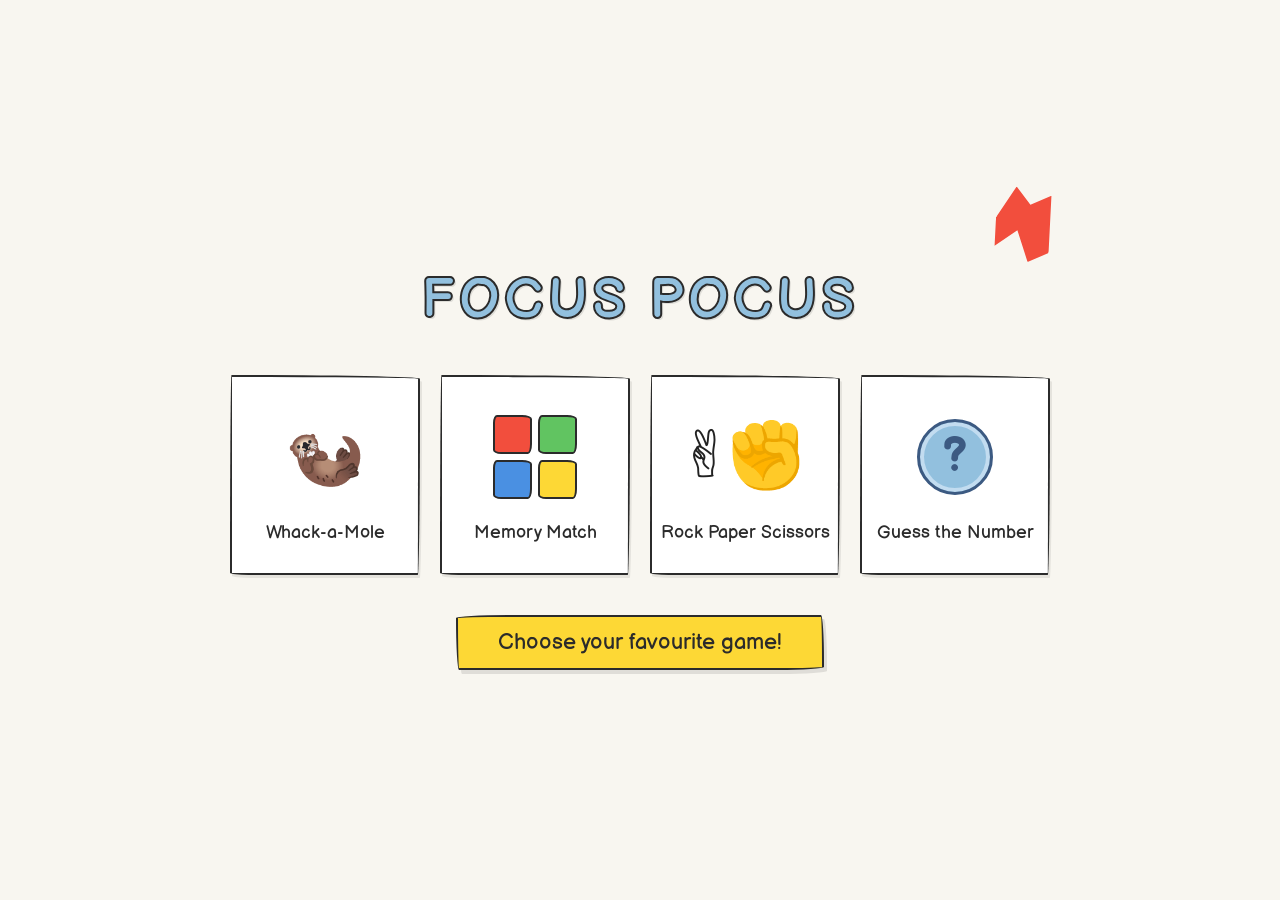
==== index.html @ 5b0f9fb7 "Rename HomePage.html to index.html" ====
<!DOCTYPE html>
<html lang="en">
<head>
    <meta charset="UTF-8">
    <meta name="viewport" content="width=device-width, initial-scale=1.0">
    <title>Focus Pocus</title>
    <link href="https://fonts.googleapis.com/css2?family=Balsamiq+Sans:wght@400;700&display=swap" rel="stylesheet">
    
    <style>
        body {
            background-color: #f8f6f0; /* Warm off-white paper texture */
            font-family: 'Balsamiq Sans', cursive, sans-serif;
            color: #222;
            display: flex;
            justify-content: center;
            align-items: center;
            min-height: 100vh;
            margin: 0;
            overflow-x: hidden;
        }

        .container {
            text-align: center;
            width: 100%;
            max-width: 950px;
            padding: 20px;
            position: relative;
        }

        /* Red scribble in the top right */
        .red-scribble {
            position: absolute;
            top: -20px;
            right: 80px;
            width: 60px;
            height: 70px;
            background-color: #f24e3d;
            /* Using clip-path to mimic the abstract squiggle shape */
            clip-path: polygon(20% 0%, 50% 20%, 80% 0%, 100% 80%, 70% 100%, 40% 60%, 10% 90%, 0% 50%);
            border-radius: 10px;
            transform: rotate(15deg);
        }

        /* Bubbly Title Styling */
        .title {
            font-size: 3.5rem;
            letter-spacing: 4px;
            color: #92c0de; /* Light blue fill */
            -webkit-text-stroke: 2px #2b2b2b; /* Dark outline */
            text-shadow: 2px 2px 0px rgba(0,0,0,0.1); /* Slight drop shadow */
            margin-bottom: 40px;
            text-transform: uppercase;
            font-weight: 700;
        }

        .cards-wrapper {
            display: flex;
            justify-content: center;
            gap: 20px;
            flex-wrap: wrap;
            margin-bottom: 40px;
        }

        /* Hand-drawn box effect using border-radius */
        .card {
            background-color: #fff;
            border: 2px solid #2b2b2b;
            /* Irregular border radius for the hand-drawn box look */
            border-radius: 2px 255px 3px 25px / 255px 5px 225px 3px;
            width: 190px;
            height: 200px;
            box-sizing: border-box;
            box-shadow: 2px 3px 0px rgba(0,0,0,0.08);
            display: flex;
            flex-direction: column;
            justify-content: center;
            align-items: center;
            transition: transform 0.2s ease;
            cursor: pointer;
        }

        .card:hover {
            transform: translateY(-5px) rotate(1deg);
        }

        /* Container for the visual icons */
        .icon-container {
            height: 100px;
            display: flex;
            justify-content: center;
            align-items: center;
            margin-bottom: 15px;
            font-size: 4rem;
        }

        /* Custom CSS Drawing for Memory Match */
        .memory-grid {
            display: grid;
            grid-template-columns: 1fr 1fr;
            gap: 6px;
        }
        .memory-box {
            width: 35px;
            height: 35px;
            border: 2px solid #2b2b2b;
            border-radius: 4px 10px 4px 8px / 8px 4px 10px 4px;
        }
        .box-red { background-color: #f24e3d; }
        .box-green { background-color: #61c461; }
        .box-blue { background-color: #4a90e2; }
        .box-yellow { background-color: #fdd835; }

        /* Custom CSS Drawing for Guess the Number */
        .guess-circle {
            width: 70px;
            height: 70px;
            background-color: #92c0de;
            border: 3px solid #3c5a82;
            border-radius: 50%;
            display: flex;
            justify-content: center;
            align-items: center;
            box-shadow: inset 0 0 0 4px #c2dcf0; /* Inner light ring */
        }
        .guess-circle span {
            color: #3c5a82;
            font-size: 3rem;
            font-weight: 700;
        }

        .card p {
            font-size: 1.1rem;
            margin: 0;
            color: #2b2b2b;
        }

        /* New Central Voting Button */
        .main-action-btn {
            display: inline-block;
            font-family: 'Balsamiq Sans', cursive;
            font-size: 1.4rem;
            color: #2b2b2b;
            text-decoration: none;
            background-color: #fdd835; /* Cheerful yellow */
            padding: 12px 40px;
            border: 2px solid #2b2b2b;
            border-radius: 255px 15px 225px 15px/15px 225px 15px 255px; /* Sketchy shape */
            box-shadow: 3px 4px 0px rgba(0,0,0,0.1);
            transition: all 0.2s;
            cursor: pointer;
        }

        .main-action-btn:hover {
            background-color: #fce05f;
            transform: translateY(-2px);
        }

        .main-action-btn:active {
            transform: scale(0.96) translateY(2px);
            box-shadow: 1px 1px 0px rgba(0,0,0,0.1);
        }

    </style>
</head>
<body>

    <div class="container">
        <div class="red-scribble"></div>

        <h1 class="title">Focus Pocus</h1>
        
        <div class="cards-wrapper">
            <div class="card">
                <div class="icon-container">
                    🦦 </div>
                <p>Whack-a-Mole</p>
            </div>

            <div class="card">
                <div class="icon-container">
                    <div class="memory-grid">
                        <div class="memory-box box-red"></div>
                        <div class="memory-box box-green"></div>
                        <div class="memory-box box-blue"></div>
                        <div class="memory-box box-yellow"></div>
                    </div>
                </div>
                <p>Memory Match</p>
            </div>

            <div class="card">
                <div class="icon-container">
                    ✌️✊
                </div>
                <p>Rock Paper Scissors</p>
            </div>

            <div class="card">
                <div class="icon-container">
                    <div class="guess-circle">
                        <span>?</span>
                    </div>
                </div>
                <p>Guess the Number</p>
            </div>
        </div>

<a href="voting.html" class="main-action-btn">Choose your favourite game!</a>
    </div>

    <script src="https://code.jquery.com/jquery-3.6.0.min.js"></script>
    
    <script>
        $(document).ready(function() {
            // Add a fun little click animation to the game cards using jQuery
            $('.card').on('click', function() {
                $(this).animate({ top: "-10px" }, 100).animate({ top: "0px" }, 100);
            });

            // Example of catching the button click before it navigates (optional)
            $('.main-action-btn').on('click', function(e) {
                // If you want to perform a fade-out animation before leaving the page:
                // e.preventDefault(); 
                // let targetUrl = $(this).attr('href');
                // $('body').fadeOut(400, function() {
                //     window.location.href = targetUrl;
                // });
            });
        });
    </script>
</body>
</html>
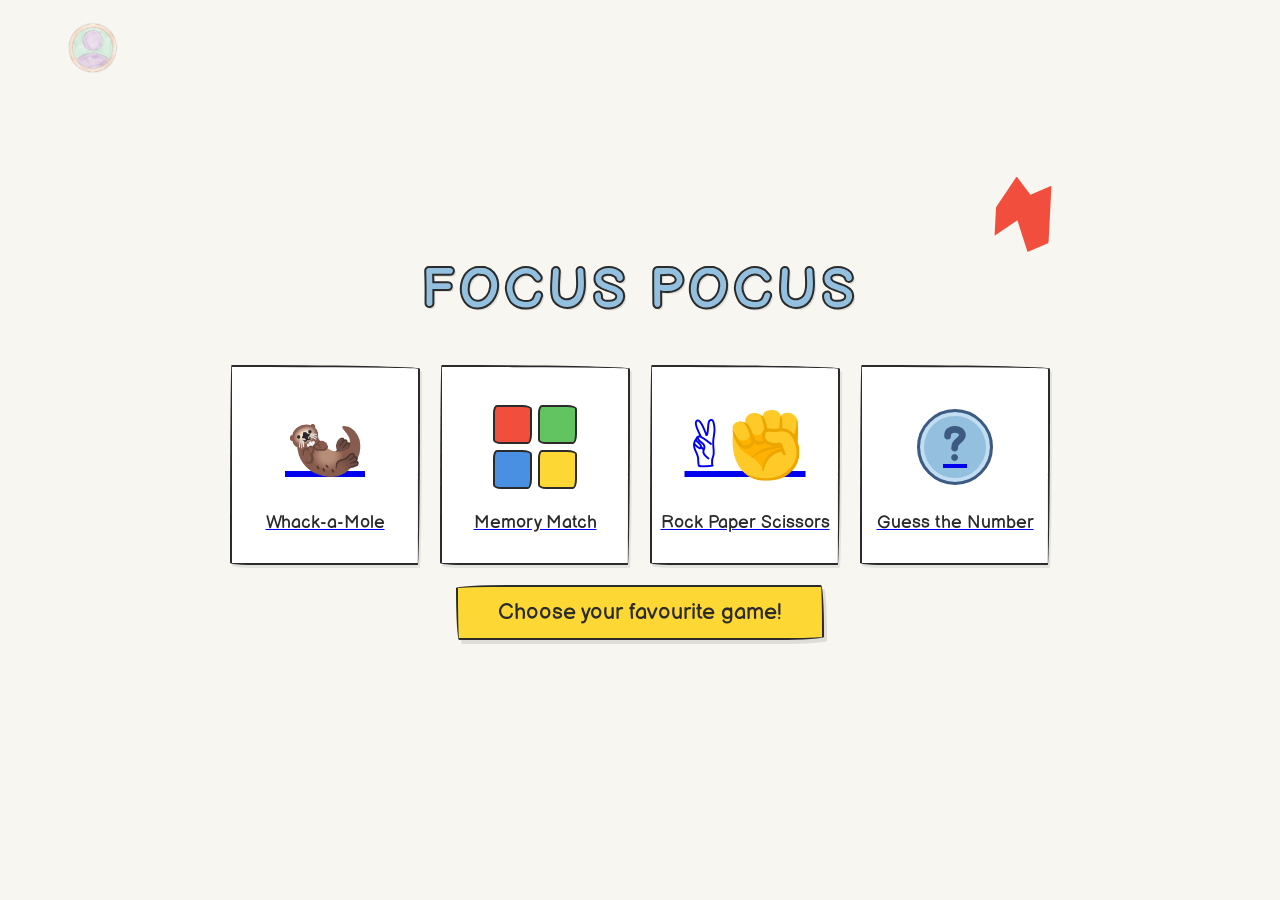
==== commit 0f2e0b15: "Added My account page and button" ====
--- a/index.html
+++ b/index.html
@@ -1,232 +1,71 @@
-<!DOCTYPE html>
-<html lang="en">
-<head>
-    <meta charset="UTF-8">
-    <meta name="viewport" content="width=device-width, initial-scale=1.0">
-    <title>Focus Pocus</title>
-    <link href="https://fonts.googleapis.com/css2?family=Balsamiq+Sans:wght@400;700&display=swap" rel="stylesheet">
-    
-    <style>
-        body {
-            background-color: #f8f6f0; /* Warm off-white paper texture */
-            font-family: 'Balsamiq Sans', cursive, sans-serif;
-            color: #222;
-            display: flex;
-            justify-content: center;
-            align-items: center;
-            min-height: 100vh;
-            margin: 0;
-            overflow-x: hidden;
-        }
-
-        .container {
-            text-align: center;
-            width: 100%;
-            max-width: 950px;
-            padding: 20px;
-            position: relative;
-        }
-
-        /* Red scribble in the top right */
-        .red-scribble {
-            position: absolute;
-            top: -20px;
-            right: 80px;
-            width: 60px;
-            height: 70px;
-            background-color: #f24e3d;
-            /* Using clip-path to mimic the abstract squiggle shape */
-            clip-path: polygon(20% 0%, 50% 20%, 80% 0%, 100% 80%, 70% 100%, 40% 60%, 10% 90%, 0% 50%);
-            border-radius: 10px;
-            transform: rotate(15deg);
-        }
-
-        /* Bubbly Title Styling */
-        .title {
-            font-size: 3.5rem;
-            letter-spacing: 4px;
-            color: #92c0de; /* Light blue fill */
-            -webkit-text-stroke: 2px #2b2b2b; /* Dark outline */
-            text-shadow: 2px 2px 0px rgba(0,0,0,0.1); /* Slight drop shadow */
-            margin-bottom: 40px;
-            text-transform: uppercase;
-            font-weight: 700;
-        }
-
-        .cards-wrapper {
-            display: flex;
-            justify-content: center;
-            gap: 20px;
-            flex-wrap: wrap;
-            margin-bottom: 40px;
-        }
-
-        /* Hand-drawn box effect using border-radius */
-        .card {
-            background-color: #fff;
-            border: 2px solid #2b2b2b;
-            /* Irregular border radius for the hand-drawn box look */
-            border-radius: 2px 255px 3px 25px / 255px 5px 225px 3px;
-            width: 190px;
-            height: 200px;
-            box-sizing: border-box;
-            box-shadow: 2px 3px 0px rgba(0,0,0,0.08);
-            display: flex;
-            flex-direction: column;
-            justify-content: center;
-            align-items: center;
-            transition: transform 0.2s ease;
-            cursor: pointer;
-        }
-
-        .card:hover {
-            transform: translateY(-5px) rotate(1deg);
-        }
-
-        /* Container for the visual icons */
-        .icon-container {
-            height: 100px;
-            display: flex;
-            justify-content: center;
-            align-items: center;
-            margin-bottom: 15px;
-            font-size: 4rem;
-        }
-
-        /* Custom CSS Drawing for Memory Match */
-        .memory-grid {
-            display: grid;
-            grid-template-columns: 1fr 1fr;
-            gap: 6px;
-        }
-        .memory-box {
-            width: 35px;
-            height: 35px;
-            border: 2px solid #2b2b2b;
-            border-radius: 4px 10px 4px 8px / 8px 4px 10px 4px;
-        }
-        .box-red { background-color: #f24e3d; }
-        .box-green { background-color: #61c461; }
-        .box-blue { background-color: #4a90e2; }
-        .box-yellow { background-color: #fdd835; }
-
-        /* Custom CSS Drawing for Guess the Number */
-        .guess-circle {
-            width: 70px;
-            height: 70px;
-            background-color: #92c0de;
-            border: 3px solid #3c5a82;
-            border-radius: 50%;
-            display: flex;
-            justify-content: center;
-            align-items: center;
-            box-shadow: inset 0 0 0 4px #c2dcf0; /* Inner light ring */
-        }
-        .guess-circle span {
-            color: #3c5a82;
-            font-size: 3rem;
-            font-weight: 700;
-        }
-
-        .card p {
-            font-size: 1.1rem;
-            margin: 0;
-            color: #2b2b2b;
-        }
-
-        /* New Central Voting Button */
-        .main-action-btn {
-            display: inline-block;
-            font-family: 'Balsamiq Sans', cursive;
-            font-size: 1.4rem;
-            color: #2b2b2b;
-            text-decoration: none;
-            background-color: #fdd835; /* Cheerful yellow */
-            padding: 12px 40px;
-            border: 2px solid #2b2b2b;
-            border-radius: 255px 15px 225px 15px/15px 225px 15px 255px; /* Sketchy shape */
-            box-shadow: 3px 4px 0px rgba(0,0,0,0.1);
-            transition: all 0.2s;
-            cursor: pointer;
-        }
-
-        .main-action-btn:hover {
-            background-color: #fce05f;
-            transform: translateY(-2px);
-        }
-
-        .main-action-btn:active {
-            transform: scale(0.96) translateY(2px);
-            box-shadow: 1px 1px 0px rgba(0,0,0,0.1);
-        }
-
-    </style>
-</head>
-<body>
-
-    <div class="container">
-        <div class="red-scribble"></div>
-
-        <h1 class="title">Focus Pocus</h1>
-        
-        <div class="cards-wrapper">
-            <div class="card">
-                <div class="icon-container">
-                    🦦 </div>
-                <p>Whack-a-Mole</p>
-            </div>
-
-            <div class="card">
-                <div class="icon-container">
-                    <div class="memory-grid">
-                        <div class="memory-box box-red"></div>
-                        <div class="memory-box box-green"></div>
-                        <div class="memory-box box-blue"></div>
-                        <div class="memory-box box-yellow"></div>
-                    </div>
-                </div>
-                <p>Memory Match</p>
-            </div>
-
-            <div class="card">
-                <div class="icon-container">
-                    ✌️✊
-                </div>
-                <p>Rock Paper Scissors</p>
-            </div>
-
-            <div class="card">
-                <div class="icon-container">
-                    <div class="guess-circle">
-                        <span>?</span>
-                    </div>
-                </div>
-                <p>Guess the Number</p>
-            </div>
-        </div>
-
-<a href="voting.html" class="main-action-btn">Choose your favourite game!</a>
-    </div>
-
-    <script src="https://code.jquery.com/jquery-3.6.0.min.js"></script>
-    
-    <script>
-        $(document).ready(function() {
-            // Add a fun little click animation to the game cards using jQuery
-            $('.card').on('click', function() {
-                $(this).animate({ top: "-10px" }, 100).animate({ top: "0px" }, 100);
-            });
-
-            // Example of catching the button click before it navigates (optional)
-            $('.main-action-btn').on('click', function(e) {
-                // If you want to perform a fade-out animation before leaving the page:
-                // e.preventDefault(); 
-                // let targetUrl = $(this).attr('href');
-                // $('body').fadeOut(400, function() {
-                //     window.location.href = targetUrl;
-                // });
-            });
-        });
-    </script>
-</body>
-</html>
+<!DOCTYPE html>
+<html lang="en">
+<head>
+    <meta charset="UTF-8">
+    <meta name="viewport" content="width=device-width, initial-scale=1.0">
+    <title>Focus Pocus</title>
+    <link href="https://fonts.googleapis.com/css2?family=Balsamiq+Sans:wght@400;700&display=swap" rel="stylesheet">
+    <link rel="stylesheet" href="Assets/CSS/index.css">
+</head>
+<body>
+
+    <a href="Pages/MyAccount.html" class="Myaccount-button">
+        <img src="Assets/Media/MyAccount_Icon.png" alt="My Account">
+    </a>
+
+    <div class="container">
+        <div class="red-scribble"></div>
+
+        <h1 class="title">Focus Pocus</h1>
+        
+        <div class="cards-wrapper">
+            <a href="Pages/whack-a-mole.html" class="card">
+                <div class="icon-container">
+                    🦦 
+                </div>
+                <p>Whack-a-Mole</p>
+            </a>
+
+            <a href="Pages/MemoryMatch.html" class="card">
+                <div class="icon-container">
+                    <div class="memory-grid">
+                        <div class="memory-box box-red"></div>
+                        <div class="memory-box box-green"></div>
+                        <div class="memory-box box-blue"></div>
+                        <div class="memory-box box-yellow"></div>
+                    </div>
+                </div>
+                <p>Memory Match</p>
+            </a>
+
+    <a href="Pages/RPSGame.html" class="card">
+    <div class="icon-container">
+        ✌️✊
+    </div>
+    <p>Rock Paper Scissors</p>
+</a>
+
+<a href="Pages/guess.html" class="card">
+    <div class="icon-container">
+        <div class="guess-circle">
+            <span>?</span>
+        </div>
+    </div>
+    <p>Guess the Number</p>
+</a>
+
+        <a href="Pages/voting.html" class="main-action-btn">Choose your favourite game!</a>
+    </div>
+
+    <script src="https://code.jquery.com/jquery-3.6.0.min.js"></script>
+    
+    <script>
+        $(document).ready(function() {
+            // Click animation for the game cards
+            $('.card').on('click', function() {
+                $(this).animate({ top: "-10px" }, 100).animate({ top: "0px" }, 100);
+            });
+        });
+    </script>
+</body>
+</html>
--- a/Assets/CSS/index.css
+++ b/Assets/CSS/index.css
@@ -0,0 +1,177 @@
+body {
+            background-color: #f8f6f0; /* Warm off-white paper texture */
+            font-family: 'Balsamiq Sans', cursive, sans-serif;
+            color: #222;
+            display: flex;
+            justify-content: center;
+            align-items: center;
+            min-height: 100vh;
+            margin: 0;
+            overflow-x: hidden;
+        }
+
+        .Myaccount-button {
+    position: fixed;
+    top: 15px;
+    left: 60px;
+    z-index: 1000;
+    cursor: pointer;
+    transition: transform 0.3s ease;
+    display: block;
+}
+
+.Myaccount-button img {
+    width: 65px;
+    height: 65px;
+    object-fit: contain;
+    transition: all 0.3s ease;
+}
+
+.Myaccount-button:hover {
+    transform: scale(1.1);
+}
+
+.Myaccount-button:hover img {
+    filter: drop-shadow(0 0 5px rgba(79, 128, 111, 0.5));
+}
+
+        .container {
+            text-align: center;
+            width: 100%;
+            max-width: 950px;
+            padding: 20px;
+            position: relative;
+        }
+
+        /* Red scribble in the top right */
+        .red-scribble {
+            position: absolute;
+            top: -20px;
+            right: 80px;
+            width: 60px;
+            height: 70px;
+            background-color: #f24e3d;
+            /* Using clip-path to mimic the abstract squiggle shape */
+            clip-path: polygon(20% 0%, 50% 20%, 80% 0%, 100% 80%, 70% 100%, 40% 60%, 10% 90%, 0% 50%);
+            border-radius: 10px;
+            transform: rotate(15deg);
+        }
+
+        /* Bubbly Title Styling */
+        .title {
+            font-size: 3.5rem;
+            letter-spacing: 4px;
+            color: #92c0de; /* Light blue fill */
+            -webkit-text-stroke: 2px #2b2b2b; /* Dark outline */
+            text-shadow: 2px 2px 0px rgba(0,0,0,0.1); /* Slight drop shadow */
+            margin-bottom: 40px;
+            text-transform: uppercase;
+            font-weight: 700;
+        }
+
+        .cards-wrapper {
+            display: flex;
+            justify-content: center;
+            gap: 20px;
+            flex-wrap: wrap;
+            margin-bottom: 40px;
+        }
+
+        /* Hand-drawn box effect using border-radius */
+        .card {
+            background-color: #fff;
+            border: 2px solid #2b2b2b;
+            /* Irregular border radius for the hand-drawn box look */
+            border-radius: 2px 255px 3px 25px / 255px 5px 225px 3px;
+            width: 190px;
+            height: 200px;
+            box-sizing: border-box;
+            box-shadow: 2px 3px 0px rgba(0,0,0,0.08);
+            display: flex;
+            flex-direction: column;
+            justify-content: center;
+            align-items: center;
+            transition: transform 0.2s ease;
+            cursor: pointer;
+        }
+
+        .card:hover {
+            transform: translateY(-5px) rotate(1deg);
+        }
+
+        /* Container for the visual icons */
+        .icon-container {
+            height: 100px;
+            display: flex;
+            justify-content: center;
+            align-items: center;
+            margin-bottom: 15px;
+            font-size: 4rem;
+        }
+
+        /* Custom CSS Drawing for Memory Match */
+        .memory-grid {
+            display: grid;
+            grid-template-columns: 1fr 1fr;
+            gap: 6px;
+        }
+        .memory-box {
+            width: 35px;
+            height: 35px;
+            border: 2px solid #2b2b2b;
+            border-radius: 4px 10px 4px 8px / 8px 4px 10px 4px;
+        }
+        .box-red { background-color: #f24e3d; }
+        .box-green { background-color: #61c461; }
+        .box-blue { background-color: #4a90e2; }
+        .box-yellow { background-color: #fdd835; }
+
+        /* Custom CSS Drawing for Guess the Number */
+        .guess-circle {
+            width: 70px;
+            height: 70px;
+            background-color: #92c0de;
+            border: 3px solid #3c5a82;
+            border-radius: 50%;
+            display: flex;
+            justify-content: center;
+            align-items: center;
+            box-shadow: inset 0 0 0 4px #c2dcf0; /* Inner light ring */
+        }
+        .guess-circle span {
+            color: #3c5a82;
+            font-size: 3rem;
+            font-weight: 700;
+        }
+
+        .card p {
+            font-size: 1.1rem;
+            margin: 0;
+            color: #2b2b2b;
+        }
+
+        /* New Central Voting Button */
+        .main-action-btn {
+            display: inline-block;
+            font-family: 'Balsamiq Sans', cursive;
+            font-size: 1.4rem;
+            color: #2b2b2b;
+            text-decoration: none;
+            background-color: #fdd835; /* Cheerful yellow */
+            padding: 12px 40px;
+            border: 2px solid #2b2b2b;
+            border-radius: 255px 15px 225px 15px/15px 225px 15px 255px; /* Sketchy shape */
+            box-shadow: 3px 4px 0px rgba(0,0,0,0.1);
+            transition: all 0.2s;
+            cursor: pointer;
+        }
+
+        .main-action-btn:hover {
+            background-color: #fce05f;
+            transform: translateY(-2px);
+        }
+
+        .main-action-btn:active {
+            transform: scale(0.96) translateY(2px);
+            box-shadow: 1px 1px 0px rgba(0,0,0,0.1);
+        }
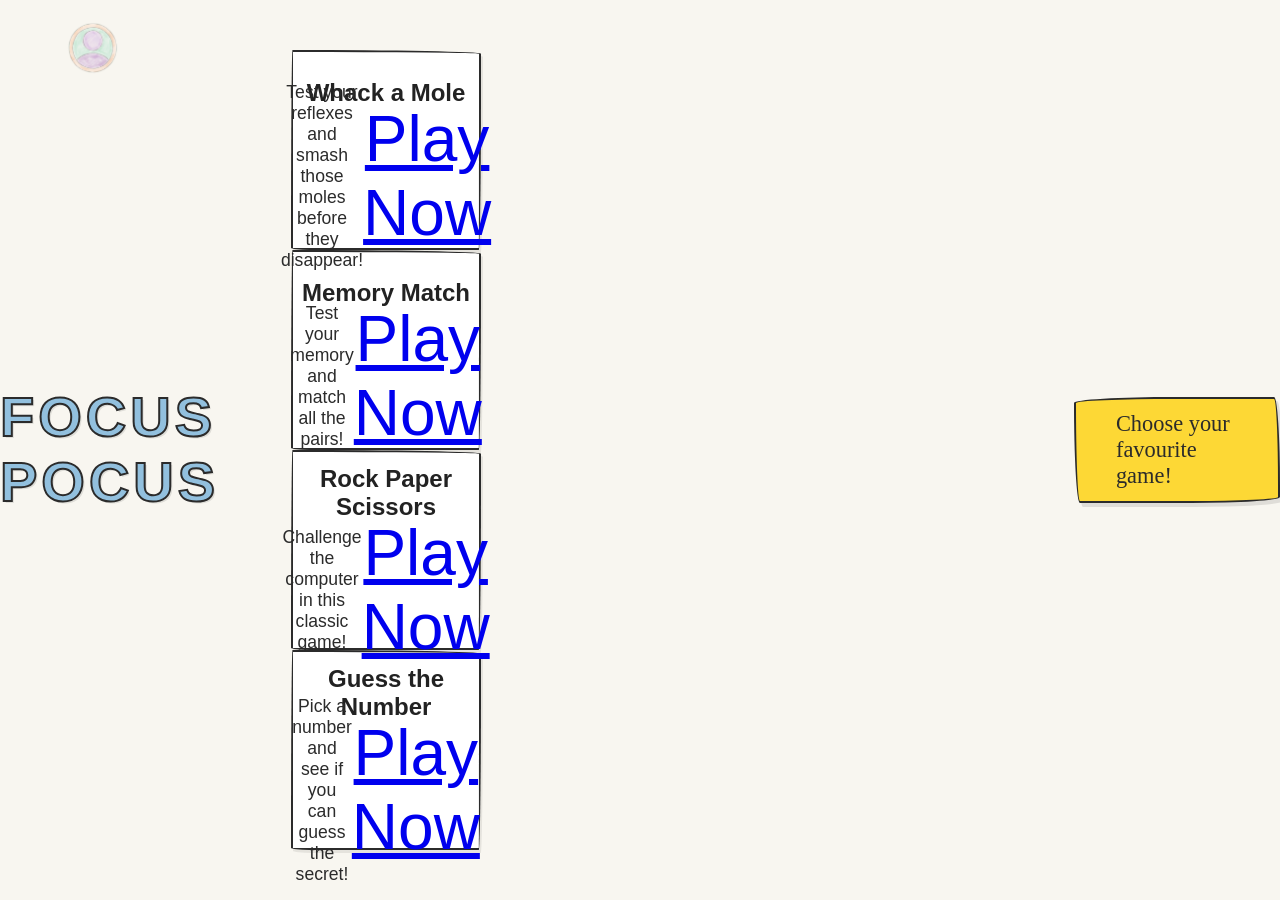
==== commit 86d1eba6: "yourcommit message" ====
--- a/index.html
+++ b/index.html
@@ -1,71 +1,71 @@
 <!DOCTYPE html>
-<html lang="en">
+<html lang="en" >
 <head>
-    <meta charset="UTF-8">
-    <meta name="viewport" content="width=device-width, initial-scale=1.0">
-    <title>Focus Pocus</title>
-    <link href="https://fonts.googleapis.com/css2?family=Balsamiq+Sans:wght@400;700&display=swap" rel="stylesheet">
-    <link rel="stylesheet" href="Assets/CSS/index.css">
+  <meta charset="UTF-8">
+  <title>Home</title>
+  <link rel="stylesheet" href="Assets/CSS/index.css">
+
 </head>
 <body>
-
-    <a href="Pages/MyAccount.html" class="Myaccount-button">
+<!--partial:index.partial.html -->
+ <a href="Pages/MyAccount.html" class="Myaccount-button">
         <img src="Assets/Media/MyAccount_Icon.png" alt="My Account">
     </a>
-
-    <div class="container">
-        <div class="red-scribble"></div>
-
-        <h1 class="title">Focus Pocus</h1>
-        
-        <div class="cards-wrapper">
-            <a href="Pages/whack-a-mole.html" class="card">
-                <div class="icon-container">
-                    🦦 
-                </div>
-                <p>Whack-a-Mole</p>
-            </a>
-
-            <a href="Pages/MemoryMatch.html" class="card">
-                <div class="icon-container">
-                    <div class="memory-grid">
-                        <div class="memory-box box-red"></div>
-                        <div class="memory-box box-green"></div>
-                        <div class="memory-box box-blue"></div>
-                        <div class="memory-box box-yellow"></div>
-                    </div>
-                </div>
-                <p>Memory Match</p>
-            </a>
-
-    <a href="Pages/RPSGame.html" class="card">
-    <div class="icon-container">
-        ✌️✊
-    </div>
-    <p>Rock Paper Scissors</p>
-</a>
-
-<a href="Pages/guess.html" class="card">
-    <div class="icon-container">
-        <div class="guess-circle">
-            <span>?</span>
+     <h1 class="title">Focus Pocus</h1>
+<div class="container">
+    <!-- Card 1: Whack-a-Mole -->
+    <div class="card">
+        <div class="circle">
+         <h2>Whack a Mole</h2>
+        </div>
+        <div class="content">
+            <div class="icon-container">
+                 <p>Test your reflexes and smash those moles before they disappear!</p>
+                <a href="Pages/whack-a-mole.html" class="btn-rps"> Play Now</a>
+            </div>
         </div>
     </div>
-    <p>Guess the Number</p>
-</a>
 
-        <a href="Pages/voting.html" class="main-action-btn">Choose your favourite game!</a>
+    <!-- Card 2: Memory Match -->
+    <div class="card">
+        <div class="circle">
+            <h2>Memory Match</h2>
+        </div>
+        <div class="content">
+            <div class="icon-container">
+            <p>Test your memory and match all the pairs!</p>
+            <a href="Pages/MemoryMatch.html" class="btn-rps">Play Now</a>
+            </div>
+        </div>
     </div>
 
-    <script src="https://code.jquery.com/jquery-3.6.0.min.js"></script>
-    
-    <script>
-        $(document).ready(function() {
-            // Click animation for the game cards
-            $('.card').on('click', function() {
-                $(this).animate({ top: "-10px" }, 100).animate({ top: "0px" }, 100);
-            });
-        });
-    </script>
+    <!-- Card 3: Rock Paper Scissors -->
+    <div class="card">
+        <div class="circle">
+            <h2>Rock Paper Scissors</h2>
+        </div>
+        <div class="content">
+            <div class="icon-container">
+            <p>Challenge the computer in this classic game!</p>
+            <a href="Pages/RPSGame.html" class="btn-rps">Play Now</a>
+            </div>
+        </div>
+    </div>
+    <div class="card">
+        <div class="circle">
+            <h2>Guess the Number</h2>
+        </div>
+        <div class="content">
+            <div class="icon-container">
+            <p>Pick a number and see if you can guess the secret!</p>
+            <a href="Pages/guess.html" class="btn-rps">Play Now</a>
+            </div>
+        </div>
+    </div>
+</div> 
+<div class="button-wrapper">
+    <a href="Pages/voting.html" class="main-action-btn">Choose your favourite game!</a>
+</div>
+
 </body>
 </html>
--- a/Assets/CSS/index.css
+++ b/Assets/CSS/index.css
@@ -93,6 +93,7 @@
             align-items: center;
             transition: transform 0.2s ease;
             cursor: pointer;
+            text-decoration: none;
         }
 
         .card:hover {
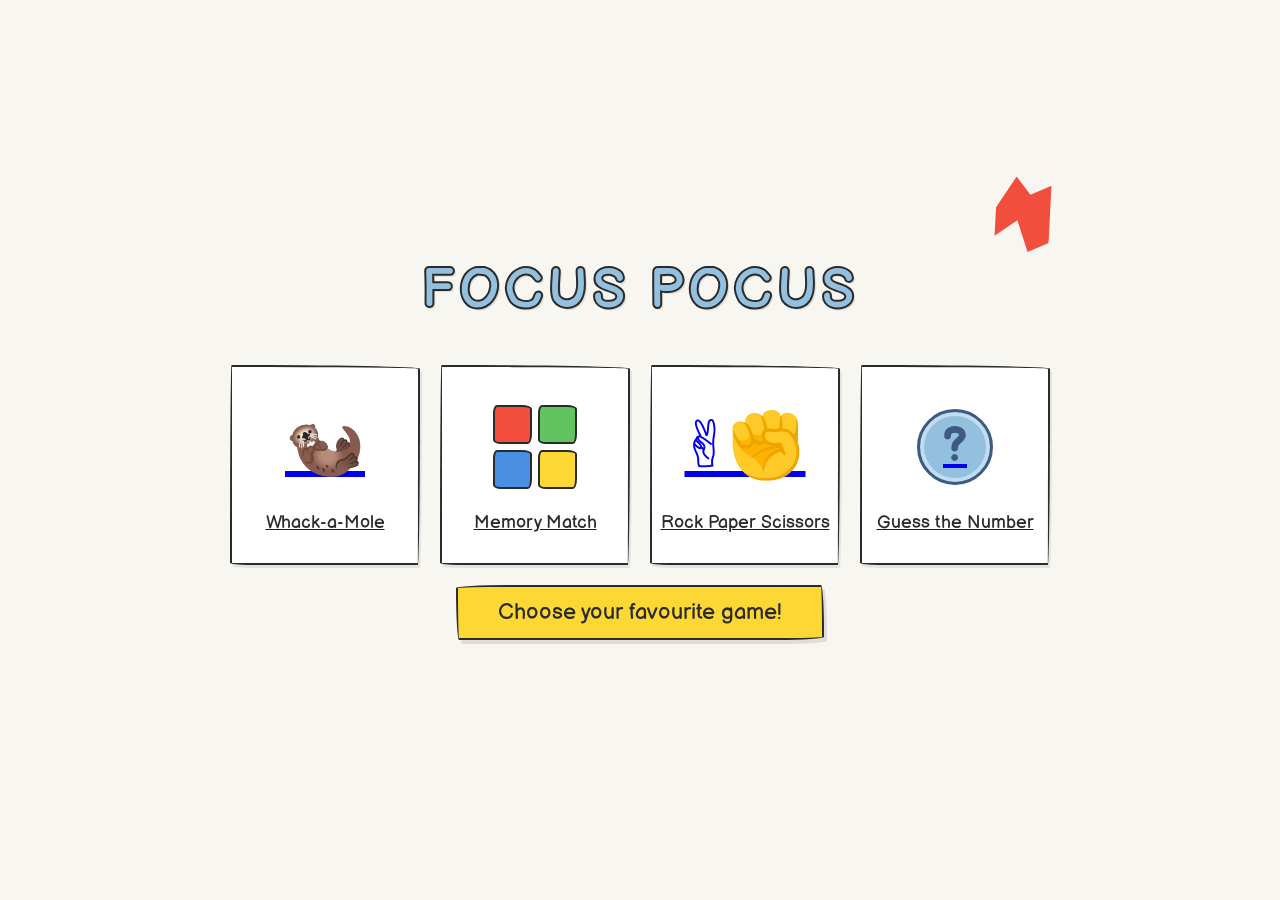
==== commit c370643d: "created leaderboard" ====
--- a/index.html
+++ b/index.html
@@ -1,71 +1,67 @@
 <!DOCTYPE html>
-<html lang="en" >
+<html lang="en">
 <head>
-  <meta charset="UTF-8">
-  <title>Home</title>
-  <link rel="stylesheet" href="Assets/CSS/index.css">
-
+    <meta charset="UTF-8">
+    <meta name="viewport" content="width=device-width, initial-scale=1.0">
+    <title>Focus Pocus</title>
+    <link href="https://fonts.googleapis.com/css2?family=Balsamiq+Sans:wght@400;700&display=swap" rel="stylesheet">
+    <link rel="stylesheet" href="Assets/CSS/index.css">
 </head>
 <body>
-<!--partial:index.partial.html -->
- <a href="Pages/MyAccount.html" class="Myaccount-button">
-        <img src="Assets/Media/MyAccount_Icon.png" alt="My Account">
-    </a>
-     <h1 class="title">Focus Pocus</h1>
-<div class="container">
-    <!-- Card 1: Whack-a-Mole -->
-    <div class="card">
-        <div class="circle">
-         <h2>Whack a Mole</h2>
-        </div>
-        <div class="content">
-            <div class="icon-container">
-                 <p>Test your reflexes and smash those moles before they disappear!</p>
-                <a href="Pages/whack-a-mole.html" class="btn-rps"> Play Now</a>
-            </div>
+
+    <div class="container">
+        <div class="red-scribble"></div>
+
+        <h1 class="title">Focus Pocus</h1>
+        
+        <div class="cards-wrapper">
+            <a href="Pages/whack-a-mole.html" class="card">
+                <div class="icon-container">
+                    🦦 
+                </div>
+                <p>Whack-a-Mole</p>
+            </a>
+
+            <a href="Pages/MemoryMatch.html" class="card">
+                <div class="icon-container">
+                    <div class="memory-grid">
+                        <div class="memory-box box-red"></div>
+                        <div class="memory-box box-green"></div>
+                        <div class="memory-box box-blue"></div>
+                        <div class="memory-box box-yellow"></div>
+                    </div>
+                </div>
+                <p>Memory Match</p>
+            </a>
+
+    <a href="Pages/RPSGame.html" class="card">
+    <div class="icon-container">
+        ✌️✊
+    </div>
+    <p>Rock Paper Scissors</p>
+</a>
+
+<a href="Pages/guess.html" class="card">
+    <div class="icon-container">
+        <div class="guess-circle">
+            <span>?</span>
         </div>
     </div>
+    <p>Guess the Number</p>
+</a>
 
-    <!-- Card 2: Memory Match -->
-    <div class="card">
-        <div class="circle">
-            <h2>Memory Match</h2>
-        </div>
-        <div class="content">
-            <div class="icon-container">
-            <p>Test your memory and match all the pairs!</p>
-            <a href="Pages/MemoryMatch.html" class="btn-rps">Play Now</a>
-            </div>
-        </div>
+        <a href="Pages/voting.html" class="main-action-btn">Choose your favourite game!</a>
     </div>
 
-    <!-- Card 3: Rock Paper Scissors -->
-    <div class="card">
-        <div class="circle">
-            <h2>Rock Paper Scissors</h2>
-        </div>
-        <div class="content">
-            <div class="icon-container">
-            <p>Challenge the computer in this classic game!</p>
-            <a href="Pages/RPSGame.html" class="btn-rps">Play Now</a>
-            </div>
-        </div>
-    </div>
-    <div class="card">
-        <div class="circle">
-            <h2>Guess the Number</h2>
-        </div>
-        <div class="content">
-            <div class="icon-container">
-            <p>Pick a number and see if you can guess the secret!</p>
-            <a href="Pages/guess.html" class="btn-rps">Play Now</a>
-            </div>
-        </div>
-    </div>
-</div> 
-<div class="button-wrapper">
-    <a href="Pages/voting.html" class="main-action-btn">Choose your favourite game!</a>
-</div>
-
+    <script src="https://code.jquery.com/jquery-3.6.0.min.js"></script>
+    
+    <script>
+        $(document).ready(function() {
+            // Click animation for the game cards
+            $('.card').on('click', function() {
+                $(this).animate({ top: "-10px" }, 100).animate({ top: "0px" }, 100);
+            });
+        });
+    </script>
 </body>
-</html>
+</html>
--- a/Assets/CSS/index.css
+++ b/Assets/CSS/index.css
@@ -1,178 +1,152 @@
-body {
-            background-color: #f8f6f0; /* Warm off-white paper texture */
-            font-family: 'Balsamiq Sans', cursive, sans-serif;
-            color: #222;
-            display: flex;
-            justify-content: center;
-            align-items: center;
-            min-height: 100vh;
-            margin: 0;
-            overflow-x: hidden;
-        }
-
-        .Myaccount-button {
-    position: fixed;
-    top: 15px;
-    left: 60px;
-    z-index: 1000;
-    cursor: pointer;
-    transition: transform 0.3s ease;
-    display: block;
-}
-
-.Myaccount-button img {
-    width: 65px;
-    height: 65px;
-    object-fit: contain;
-    transition: all 0.3s ease;
-}
-
-.Myaccount-button:hover {
-    transform: scale(1.1);
-}
-
-.Myaccount-button:hover img {
-    filter: drop-shadow(0 0 5px rgba(79, 128, 111, 0.5));
-}
-
-        .container {
-            text-align: center;
-            width: 100%;
-            max-width: 950px;
-            padding: 20px;
-            position: relative;
-        }
-
-        /* Red scribble in the top right */
-        .red-scribble {
-            position: absolute;
-            top: -20px;
-            right: 80px;
-            width: 60px;
-            height: 70px;
-            background-color: #f24e3d;
-            /* Using clip-path to mimic the abstract squiggle shape */
-            clip-path: polygon(20% 0%, 50% 20%, 80% 0%, 100% 80%, 70% 100%, 40% 60%, 10% 90%, 0% 50%);
-            border-radius: 10px;
-            transform: rotate(15deg);
-        }
-
-        /* Bubbly Title Styling */
-        .title {
-            font-size: 3.5rem;
-            letter-spacing: 4px;
-            color: #92c0de; /* Light blue fill */
-            -webkit-text-stroke: 2px #2b2b2b; /* Dark outline */
-            text-shadow: 2px 2px 0px rgba(0,0,0,0.1); /* Slight drop shadow */
-            margin-bottom: 40px;
-            text-transform: uppercase;
-            font-weight: 700;
-        }
-
-        .cards-wrapper {
-            display: flex;
-            justify-content: center;
-            gap: 20px;
-            flex-wrap: wrap;
-            margin-bottom: 40px;
-        }
-
-        /* Hand-drawn box effect using border-radius */
-        .card {
-            background-color: #fff;
-            border: 2px solid #2b2b2b;
-            /* Irregular border radius for the hand-drawn box look */
-            border-radius: 2px 255px 3px 25px / 255px 5px 225px 3px;
-            width: 190px;
-            height: 200px;
-            box-sizing: border-box;
-            box-shadow: 2px 3px 0px rgba(0,0,0,0.08);
-            display: flex;
-            flex-direction: column;
-            justify-content: center;
-            align-items: center;
-            transition: transform 0.2s ease;
-            cursor: pointer;
-            text-decoration: none;
-        }
-
-        .card:hover {
-            transform: translateY(-5px) rotate(1deg);
-        }
-
-        /* Container for the visual icons */
-        .icon-container {
-            height: 100px;
-            display: flex;
-            justify-content: center;
-            align-items: center;
-            margin-bottom: 15px;
-            font-size: 4rem;
-        }
-
-        /* Custom CSS Drawing for Memory Match */
-        .memory-grid {
-            display: grid;
-            grid-template-columns: 1fr 1fr;
-            gap: 6px;
-        }
-        .memory-box {
-            width: 35px;
-            height: 35px;
-            border: 2px solid #2b2b2b;
-            border-radius: 4px 10px 4px 8px / 8px 4px 10px 4px;
-        }
-        .box-red { background-color: #f24e3d; }
-        .box-green { background-color: #61c461; }
-        .box-blue { background-color: #4a90e2; }
-        .box-yellow { background-color: #fdd835; }
-
-        /* Custom CSS Drawing for Guess the Number */
-        .guess-circle {
-            width: 70px;
-            height: 70px;
-            background-color: #92c0de;
-            border: 3px solid #3c5a82;
-            border-radius: 50%;
-            display: flex;
-            justify-content: center;
-            align-items: center;
-            box-shadow: inset 0 0 0 4px #c2dcf0; /* Inner light ring */
-        }
-        .guess-circle span {
-            color: #3c5a82;
-            font-size: 3rem;
-            font-weight: 700;
-        }
-
-        .card p {
-            font-size: 1.1rem;
-            margin: 0;
-            color: #2b2b2b;
-        }
-
-        /* New Central Voting Button */
-        .main-action-btn {
-            display: inline-block;
-            font-family: 'Balsamiq Sans', cursive;
-            font-size: 1.4rem;
-            color: #2b2b2b;
-            text-decoration: none;
-            background-color: #fdd835; /* Cheerful yellow */
-            padding: 12px 40px;
-            border: 2px solid #2b2b2b;
-            border-radius: 255px 15px 225px 15px/15px 225px 15px 255px; /* Sketchy shape */
-            box-shadow: 3px 4px 0px rgba(0,0,0,0.1);
-            transition: all 0.2s;
-            cursor: pointer;
-        }
-
-        .main-action-btn:hover {
-            background-color: #fce05f;
-            transform: translateY(-2px);
-        }
-
-        .main-action-btn:active {
-            transform: scale(0.96) translateY(2px);
-            box-shadow: 1px 1px 0px rgba(0,0,0,0.1);
-        }
+body {
+            background-color: #f8f6f0; /* Warm off-white paper texture */
+            font-family: 'Balsamiq Sans', cursive, sans-serif;
+            color: #222;
+            display: flex;
+            justify-content: center;
+            align-items: center;
+            min-height: 100vh;
+            margin: 0;
+            overflow-x: hidden;
+        }
+
+        .container {
+            text-align: center;
+            width: 100%;
+            max-width: 950px;
+            padding: 20px;
+            position: relative;
+        }
+
+        /* Red scribble in the top right */
+        .red-scribble {
+            position: absolute;
+            top: -20px;
+            right: 80px;
+            width: 60px;
+            height: 70px;
+            background-color: #f24e3d;
+            /* Using clip-path to mimic the abstract squiggle shape */
+            clip-path: polygon(20% 0%, 50% 20%, 80% 0%, 100% 80%, 70% 100%, 40% 60%, 10% 90%, 0% 50%);
+            border-radius: 10px;
+            transform: rotate(15deg);
+        }
+
+        /* Bubbly Title Styling */
+        .title {
+            font-size: 3.5rem;
+            letter-spacing: 4px;
+            color: #92c0de; /* Light blue fill */
+            -webkit-text-stroke: 2px #2b2b2b; /* Dark outline */
+            text-shadow: 2px 2px 0px rgba(0,0,0,0.1); /* Slight drop shadow */
+            margin-bottom: 40px;
+            text-transform: uppercase;
+            font-weight: 700;
+        }
+
+        .cards-wrapper {
+            display: flex;
+            justify-content: center;
+            gap: 20px;
+            flex-wrap: wrap;
+            margin-bottom: 40px;
+        }
+
+        /* Hand-drawn box effect using border-radius */
+        .card {
+            background-color: #fff;
+            border: 2px solid #2b2b2b;
+            /* Irregular border radius for the hand-drawn box look */
+            border-radius: 2px 255px 3px 25px / 255px 5px 225px 3px;
+            width: 190px;
+            height: 200px;
+            box-sizing: border-box;
+            box-shadow: 2px 3px 0px rgba(0,0,0,0.08);
+            display: flex;
+            flex-direction: column;
+            justify-content: center;
+            align-items: center;
+            transition: transform 0.2s ease;
+            cursor: pointer;
+        }
+
+        .card:hover {
+            transform: translateY(-5px) rotate(1deg);
+        }
+
+        /* Container for the visual icons */
+        .icon-container {
+            height: 100px;
+            display: flex;
+            justify-content: center;
+            align-items: center;
+            margin-bottom: 15px;
+            font-size: 4rem;
+        }
+
+        /* Custom CSS Drawing for Memory Match */
+        .memory-grid {
+            display: grid;
+            grid-template-columns: 1fr 1fr;
+            gap: 6px;
+        }
+        .memory-box {
+            width: 35px;
+            height: 35px;
+            border: 2px solid #2b2b2b;
+            border-radius: 4px 10px 4px 8px / 8px 4px 10px 4px;
+        }
+        .box-red { background-color: #f24e3d; }
+        .box-green { background-color: #61c461; }
+        .box-blue { background-color: #4a90e2; }
+        .box-yellow { background-color: #fdd835; }
+
+        /* Custom CSS Drawing for Guess the Number */
+        .guess-circle {
+            width: 70px;
+            height: 70px;
+            background-color: #92c0de;
+            border: 3px solid #3c5a82;
+            border-radius: 50%;
+            display: flex;
+            justify-content: center;
+            align-items: center;
+            box-shadow: inset 0 0 0 4px #c2dcf0; /* Inner light ring */
+        }
+        .guess-circle span {
+            color: #3c5a82;
+            font-size: 3rem;
+            font-weight: 700;
+        }
+
+        .card p {
+            font-size: 1.1rem;
+            margin: 0;
+            color: #2b2b2b;
+        }
+
+        /* New Central Voting Button */
+        .main-action-btn {
+            display: inline-block;
+            font-family: 'Balsamiq Sans', cursive;
+            font-size: 1.4rem;
+            color: #2b2b2b;
+            text-decoration: none;
+            background-color: #fdd835; /* Cheerful yellow */
+            padding: 12px 40px;
+            border: 2px solid #2b2b2b;
+            border-radius: 255px 15px 225px 15px/15px 225px 15px 255px; /* Sketchy shape */
+            box-shadow: 3px 4px 0px rgba(0,0,0,0.1);
+            transition: all 0.2s;
+            cursor: pointer;
+        }
+
+        .main-action-btn:hover {
+            background-color: #fce05f;
+            transform: translateY(-2px);
+        }
+
+        .main-action-btn:active {
+            transform: scale(0.96) translateY(2px);
+            box-shadow: 1px 1px 0px rgba(0,0,0,0.1);
+        }
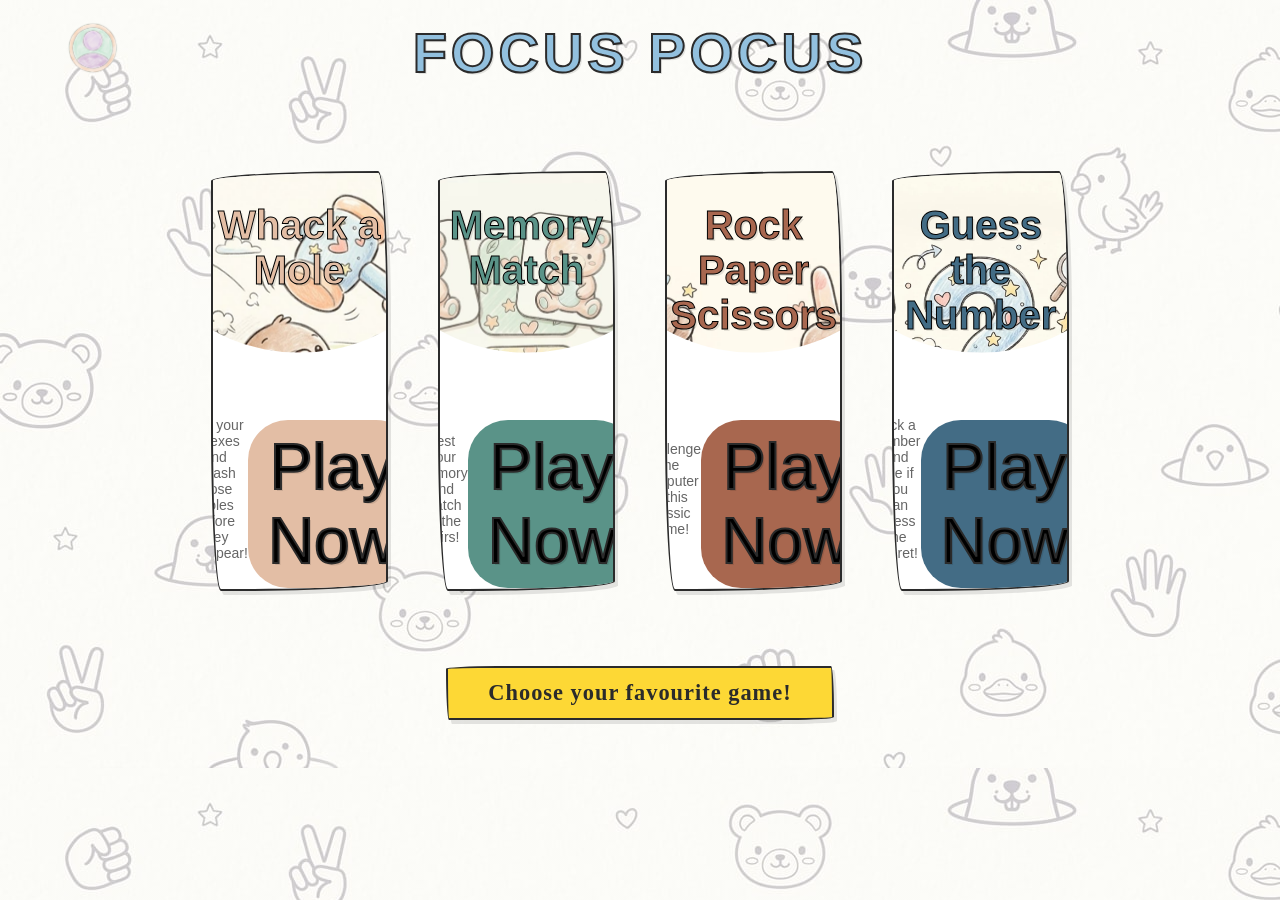
==== commit 1b656579: "Merge branch 'main' of https://github.com/Lojin-A/Focus_Pocus" ====
--- a/index.html
+++ b/index.html
@@ -1,67 +1,71 @@
 <!DOCTYPE html>
-<html lang="en">
+<html lang="en" >
 <head>
-    <meta charset="UTF-8">
-    <meta name="viewport" content="width=device-width, initial-scale=1.0">
-    <title>Focus Pocus</title>
-    <link href="https://fonts.googleapis.com/css2?family=Balsamiq+Sans:wght@400;700&display=swap" rel="stylesheet">
-    <link rel="stylesheet" href="Assets/CSS/index.css">
+  <meta charset="UTF-8">
+  <title>Home</title>
+  <link rel="stylesheet" href="Assets/CSS/index.css">
+
 </head>
 <body>
-
-    <div class="container">
-        <div class="red-scribble"></div>
-
-        <h1 class="title">Focus Pocus</h1>
-        
-        <div class="cards-wrapper">
-            <a href="Pages/whack-a-mole.html" class="card">
-                <div class="icon-container">
-                    🦦 
-                </div>
-                <p>Whack-a-Mole</p>
-            </a>
-
-            <a href="Pages/MemoryMatch.html" class="card">
-                <div class="icon-container">
-                    <div class="memory-grid">
-                        <div class="memory-box box-red"></div>
-                        <div class="memory-box box-green"></div>
-                        <div class="memory-box box-blue"></div>
-                        <div class="memory-box box-yellow"></div>
-                    </div>
-                </div>
-                <p>Memory Match</p>
-            </a>
-
-    <a href="Pages/RPSGame.html" class="card">
-    <div class="icon-container">
-        ✌️✊
-    </div>
-    <p>Rock Paper Scissors</p>
-</a>
-
-<a href="Pages/guess.html" class="card">
-    <div class="icon-container">
-        <div class="guess-circle">
-            <span>?</span>
+<!--partial:index.partial.html -->
+ <a href="Pages/MyAccount.html" class="Myaccount-button">
+        <img src="Assets/Media/MyAccount_Icon.png" alt="My Account">
+    </a>
+     <h1 class="title">Focus Pocus</h1>
+<div class="container">
+    <!-- Card 1: Whack-a-Mole -->
+    <div class="card">
+        <div class="circle">
+         <h2>Whack a Mole</h2>
+        </div>
+        <div class="content">
+            <div class="icon-container">
+                 <p>Test your reflexes and smash those moles before they disappear!</p>
+                <a href="Pages/whack-a-mole.html" class="btn-rps"> Play Now</a>
+            </div>
         </div>
     </div>
-    <p>Guess the Number</p>
-</a>
 
-        <a href="Pages/voting.html" class="main-action-btn">Choose your favourite game!</a>
+    <!-- Card 2: Memory Match -->
+    <div class="card">
+        <div class="circle">
+            <h2>Memory Match</h2>
+        </div>
+        <div class="content">
+            <div class="icon-container">
+            <p>Test your memory and match all the pairs!</p>
+            <a href="Pages/MemoryMatch.html" class="btn-rps">Play Now</a>
+            </div>
+        </div>
     </div>
 
-    <script src="https://code.jquery.com/jquery-3.6.0.min.js"></script>
-    
-    <script>
-        $(document).ready(function() {
-            // Click animation for the game cards
-            $('.card').on('click', function() {
-                $(this).animate({ top: "-10px" }, 100).animate({ top: "0px" }, 100);
-            });
-        });
-    </script>
+    <!-- Card 3: Rock Paper Scissors -->
+    <div class="card">
+        <div class="circle">
+            <h2>Rock Paper Scissors</h2>
+        </div>
+        <div class="content">
+            <div class="icon-container">
+            <p>Challenge the computer in this classic game!</p>
+            <a href="Pages/RPSGame.html" class="btn-rps">Play Now</a>
+            </div>
+        </div>
+    </div>
+    <div class="card">
+        <div class="circle">
+            <h2>Guess the Number</h2>
+        </div>
+        <div class="content">
+            <div class="icon-container">
+            <p>Pick a number and see if you can guess the secret!</p>
+            <a href="Pages/guess.html" class="btn-rps">Play Now</a>
+            </div>
+        </div>
+    </div>
+</div> 
+<div class="button-wrapper">
+    <a href="Pages/voting.html" class="main-action-btn">Choose your favourite game!</a>
+</div>
+
 </body>
-</html>+</html>
--- a/Assets/CSS/index.css
+++ b/Assets/CSS/index.css
@@ -1,3 +1,4 @@
+<<<<<<< HEAD
 body {
             background-color: #f8f6f0; /* Warm off-white paper texture */
             font-family: 'Balsamiq Sans', cursive, sans-serif;
@@ -150,3 +151,300 @@
             transform: scale(0.96) translateY(2px);
             box-shadow: 1px 1px 0px rgba(0,0,0,0.1);
         }
+=======
+/* ==========================Font========================== */
+@import url('https://fonts.googleapis.com/css2?family=Poppins:wght@400;700&display=swap');
+
+@font-face {
+  font-family: 'robotoregular';
+  src: url(../fonts/roboto-regular-webfont.woff) format('woff');
+  font-weight: normal;
+  font-style: normal;
+}
+
+* {
+  margin: 0;
+  padding: 0;
+  box-sizing: border-box;
+  font-family: "Poppins", "robotoregular", sans-serif;
+}
+.Myaccount-button {
+    position: fixed;
+    top: 15px;
+    left: 60px;
+    z-index: 1000;
+    cursor: pointer;
+    transition: transform 0.3s ease;
+    display: block;
+}
+.Myaccount-button img {
+    width: 65px;
+    height: 65px;
+    object-fit: contain;
+    transition: all 0.3s ease;
+}
+
+.Myaccount-button:hover {
+    transform: scale(1.1);
+}
+
+.Myaccount-button:hover img {
+    filter: drop-shadow(0 0 5px rgba(79, 128, 111, 0.5));
+}
+.title {
+            font-size: 3.5rem;
+            letter-spacing: 4px;
+            color: #92c0de; /* Light blue fill */
+            -webkit-text-stroke: 2px #2b2b2b; /* Dark outline */
+            text-shadow: 2px 2px 0px rgba(0,0,0,0.1); /* Slight drop shadow */
+            margin-bottom: 20px 0 40px 0;
+            text-transform: uppercase;
+            font-weight: 700;
+            text-align: center;
+            width: 100%;
+        }
+body {
+  display: flex;
+  justify-content: column;
+  align-items: center;
+  min-height: 100vh;
+  background-image:  linear-gradient(rgba(255, 255, 255, 0.5), rgba(255, 255, 255, 0.5)), url('../Media/Background.png');
+  flex-direction: column;
+  margin: 0;
+  overflow: hidden;
+  padding: 20px 0 0 0;
+}
+
+.container {
+  position: relative;
+  width: 1400px;
+  padding: 2%;
+  display: flex;
+  justify-content: center;
+  align-items: center;
+  flex-wrap: nowrap;
+  gap: 10px;
+}
+
+.container .card {
+  position: relative;
+  width: 300px;
+  height: 420px;
+  background-color: #fff;
+  margin: 20px;
+  border-radius: 20px;
+  overflow: hidden;
+  box-shadow: 0 15px 25px rgba(0, 0, 0, .2);
+  transition: .3s ease-in-out;
+  border: 2px solid #2b2b2b;
+  border-radius: 255px 15px 225px 15px/15px 225px 15px 255px; /* Sketchy shape */
+  box-shadow: 3px 4px 0px rgba(0,0,0,0.1);
+
+}
+.container:hover .card {
+  filter: blur(20px);
+  transform: scale(.9);
+  opacity: .5;
+}
+
+.container .card:hover {
+  filter: blur(0);
+  transform: scale(1);
+  opacity: 1;
+}
+
+.container .card:hover .circle {
+  clip-path: circle(600px);
+}
+
+.container .card:hover .content p {
+  color: #000000;
+  font-size: 16px;
+  font-weight: 700;
+}
+
+.container .card:hover .content a {
+  box-shadow: 1px 1px 2px rgba(0, 0, 0, .2),
+              -1px -1px 2px rgba(255, 255, 255, .4);
+}
+.container .card:hover .circle h2 {
+  visibility: hidden;
+}
+
+.container .card .content a:active {
+  box-shadow: inset 1px 1px 1px rgba(0, 0, 0, .1),
+              inset 5px 5px 5px rgba(0, 0, 0, .04),
+              inset -5px -5px 5px rgba(255, 255, 255, .07),
+              inset -1px -1px 2px rgba(255, 255, 255, .4);
+}
+
+.container .card .circle {
+  position: relative;
+  width: 100%;
+  height: 100%;
+  background: #000;
+  clip-path: circle(180px at center 0);
+  text-align: center;
+  transition: 1s ease-in-out;
+}
+
+.container .card:nth-child(1) .circle h2 {
+  color: #E3BEA5;
+  -webkit-text-stroke: 1px #000000; /* Dark outline */
+  text-shadow: 2px 2px 0px rgba(0,0,0,0.1); /* Slight drop shadow */
+  font-size: 2.5em;
+  padding: 30px 0;
+}
+.container .card:nth-child(2) .circle h2 {
+  color: #5a9388;
+  -webkit-text-stroke: 1px #000000; /* Dark outline */
+  text-shadow: 2px 2px 0px rgba(0,0,0,0.1); /* Slight drop shadow */
+  font-size: 2.5em;
+  padding: 30px 0;
+}
+.container .card:nth-child(3) .circle h2 {
+  color: #a8674f;
+  -webkit-text-stroke: 1px #000000; /* Dark outline */
+  text-shadow: 2px 2px 0px rgba(0,0,0,0.1); /* Slight drop shadow */
+  font-size: 2.5em;
+  padding: 30px 0;
+}
+.container .card:nth-child(4) .circle h2 {
+  color: #436c85;
+  -webkit-text-stroke: 1px #000000; /* Dark outline */
+  text-shadow: 2px 2px 0px rgba(0,0,0,0.1); /* Slight drop shadow */
+  font-size: 2.5em;
+  padding: 30px 0;
+}
+.container .card .content {
+  position: absolute;
+  bottom: 10px;
+  left: 0;
+  right: 0;
+  padding: 20px;
+  text-align: center;
+}
+
+.container .card .content p {
+  color: #666;
+  transition: .5s ease-in-out;
+  margin-bottom: 10px;
+  font-size: 14px;
+}
+
+.container .card .content a {
+  position: relative;
+  display: inline-block;
+  padding: 10px 20px;
+  background: #000;
+  color: #000000;
+  border-radius: 40px;
+  text-decoration: none;
+  margin-top: 20px;
+  transition: .8s ease-in-out;
+}
+.container .card .content a {
+  background: #E3BEA5;
+  -webkit-text-stroke: 2px #2b2b2b; /* Dark outline */
+  text-shadow: 2px 2px 0px rgba(0,0,0,0.1); /* Slight drop shadow */
+}
+.container .card:nth-child(1) .circle {
+  background: url('../Media/Whack-a-Mole-icon.png');
+  background-size: cover;
+  background-position: center;
+  background-repeat: no-repeat;
+}
+.container .card:nth-child(2) .circle {
+  background: url('../Media/Memory-Match_Icon.png');
+  background-size: cover;
+  background-position: center;
+  background-repeat: no-repeat;
+}
+.container .card:nth-child(3) .circle {
+  background: url('../Media/RPS_Icon.png');
+  background-size: cover;
+  background-position: center;
+  background-repeat: no-repeat;
+}
+.container .card:nth-child(4) .circle {
+  background: url('../Media/Guess-the-Number-icon.png');
+  background-size: cover;
+  background-position: center;
+  background-repeat: no-repeat;
+}
+
+.container .card:nth-child(2) .content a {
+  background: #5a9388;
+}
+
+.container .card:nth-child(3) .content a {
+  background: #a8674f;
+}
+.container .card:nth-child(4) .content a {
+  background: #436c85;
+}
+
+@keyframes colorChange {
+  0% {
+    color: #fff;
+  }
+
+  50% {
+    color: #b1b493;
+  }
+
+  80% {
+    color: #4f8a8b;
+  }
+
+  100% {
+    color: #fff;
+  }
+}
+.button-wrapper {
+    display: flex;
+    justify-content: center;
+    align-items: center;
+    margin-top: 30px;  
+    margin-bottom: 20px;  
+    width: 100%;
+}
+
+.main-action-btn {
+    display: inline-block;
+    font-family: 'Balsamiq Sans', cursive;
+    font-size: 1.4rem;
+    color: #2b2b2b;
+    text-decoration: none;
+    background-color: #fdd835; /* Cheerful yellow */
+    padding: 12px 40px;
+    border: 2px solid #2b2b2b;
+    border-radius: 255px 15px 225px 15px/15px 225px 15px 255px; /* Sketchy shape */
+    box-shadow: 3px 4px 0px rgba(0,0,0,0.1);
+    transition: all 0.2s;
+    cursor: pointer;
+    font-weight: bold;
+    letter-spacing: 1px;
+}
+
+.main-action-btn:hover {
+    background-color: #fce05f;
+    transform: translateY(-2px);
+    box-shadow: 5px 6px 0px rgba(0,0,0,0.1);
+}
+
+.main-action-btn:active {
+    transform: scale(0.96) translateY(2px);
+    box-shadow: 1px 1px 0px rgba(0,0,0,0.1);
+}
+
+/* =======================Responsive Breakpoint ========================== */
+
+@media only screen and (max-width: 992px) {
+  /* Add responsive styles for max-width 992px */
+}
+
+@media only screen and (max-width: 768px) {
+  /* Add responsive styles for max-width 768px */
+}
+>>>>>>> e5fd21e38184c36bf688f20208b69d6f43aa64e9
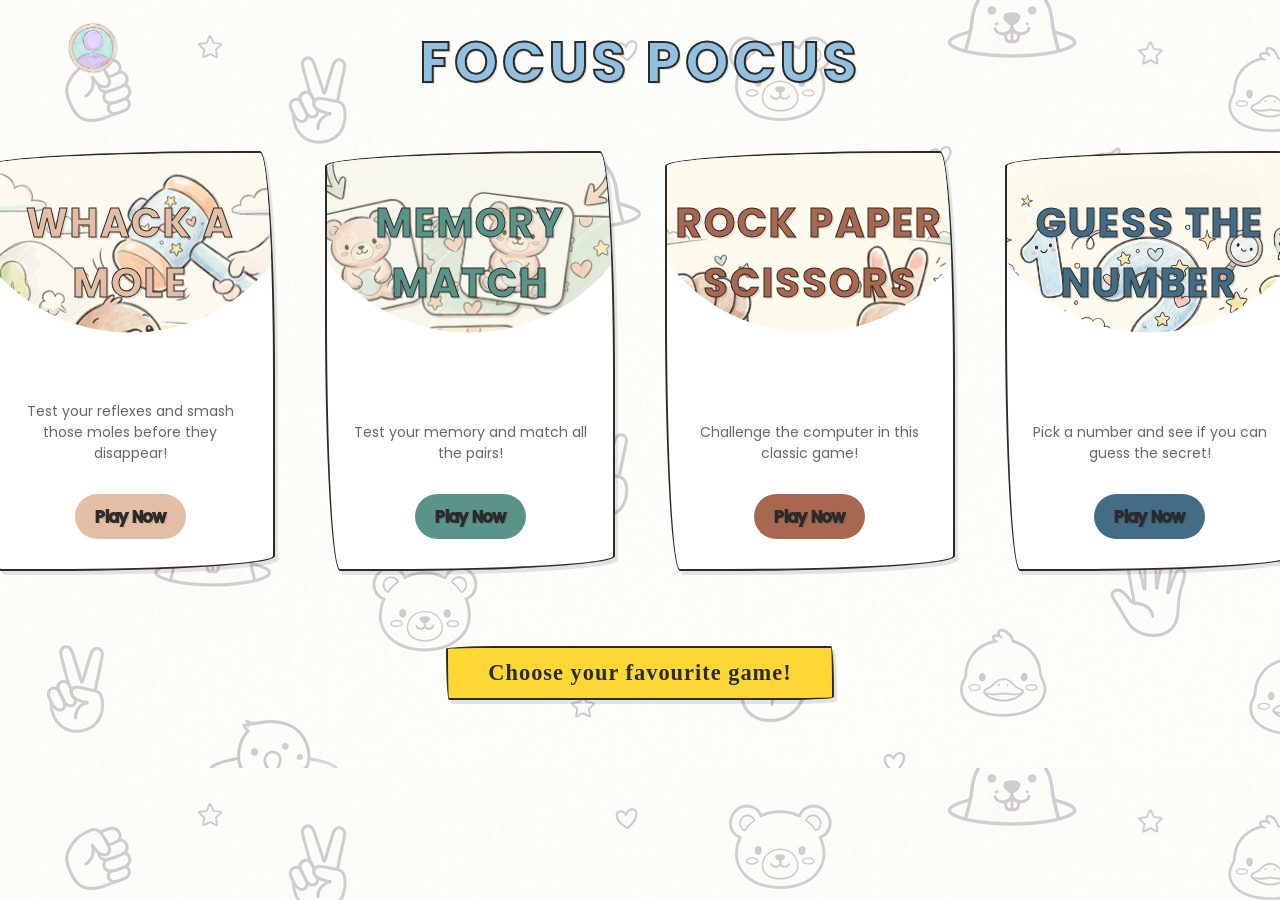
==== commit 0f7f96c5: "added php to whack-a-mole game for myAccount" ====
--- a/index.html
+++ b/index.html
@@ -8,8 +8,8 @@
 </head>
 <body>
 <!--partial:index.partial.html -->
- <a href="Pages/MyAccount.html" class="Myaccount-button">
-        <img src="Assets/Media/MyAccount_Icon.png" alt="My Account">
+ <a href="Pages/MyAccount.php" class="Myaccount-button">
+        <img src="Assets/Media/MyAccount_Icon1.png" alt="My Account">
     </a>
      <h1 class="title">Focus Pocus</h1>
 <div class="container">
--- a/Assets/CSS/index.css
+++ b/Assets/CSS/index.css
@@ -1,159 +1,7 @@
-<<<<<<< HEAD
-body {
-            background-color: #f8f6f0; /* Warm off-white paper texture */
-            font-family: 'Balsamiq Sans', cursive, sans-serif;
-            color: #222;
-            display: flex;
-            justify-content: center;
-            align-items: center;
-            min-height: 100vh;
-            margin: 0;
-            overflow-x: hidden;
-        }
-
-        .container {
-            text-align: center;
-            width: 100%;
-            max-width: 950px;
-            padding: 20px;
-            position: relative;
-        }
-
-        /* Red scribble in the top right */
-        .red-scribble {
-            position: absolute;
-            top: -20px;
-            right: 80px;
-            width: 60px;
-            height: 70px;
-            background-color: #f24e3d;
-            /* Using clip-path to mimic the abstract squiggle shape */
-            clip-path: polygon(20% 0%, 50% 20%, 80% 0%, 100% 80%, 70% 100%, 40% 60%, 10% 90%, 0% 50%);
-            border-radius: 10px;
-            transform: rotate(15deg);
-        }
-
-        /* Bubbly Title Styling */
-        .title {
-            font-size: 3.5rem;
-            letter-spacing: 4px;
-            color: #92c0de; /* Light blue fill */
-            -webkit-text-stroke: 2px #2b2b2b; /* Dark outline */
-            text-shadow: 2px 2px 0px rgba(0,0,0,0.1); /* Slight drop shadow */
-            margin-bottom: 40px;
-            text-transform: uppercase;
-            font-weight: 700;
-        }
-
-        .cards-wrapper {
-            display: flex;
-            justify-content: center;
-            gap: 20px;
-            flex-wrap: wrap;
-            margin-bottom: 40px;
-        }
-
-        /* Hand-drawn box effect using border-radius */
-        .card {
-            background-color: #fff;
-            border: 2px solid #2b2b2b;
-            /* Irregular border radius for the hand-drawn box look */
-            border-radius: 2px 255px 3px 25px / 255px 5px 225px 3px;
-            width: 190px;
-            height: 200px;
-            box-sizing: border-box;
-            box-shadow: 2px 3px 0px rgba(0,0,0,0.08);
-            display: flex;
-            flex-direction: column;
-            justify-content: center;
-            align-items: center;
-            transition: transform 0.2s ease;
-            cursor: pointer;
-        }
-
-        .card:hover {
-            transform: translateY(-5px) rotate(1deg);
-        }
-
-        /* Container for the visual icons */
-        .icon-container {
-            height: 100px;
-            display: flex;
-            justify-content: center;
-            align-items: center;
-            margin-bottom: 15px;
-            font-size: 4rem;
-        }
-
-        /* Custom CSS Drawing for Memory Match */
-        .memory-grid {
-            display: grid;
-            grid-template-columns: 1fr 1fr;
-            gap: 6px;
-        }
-        .memory-box {
-            width: 35px;
-            height: 35px;
-            border: 2px solid #2b2b2b;
-            border-radius: 4px 10px 4px 8px / 8px 4px 10px 4px;
-        }
-        .box-red { background-color: #f24e3d; }
-        .box-green { background-color: #61c461; }
-        .box-blue { background-color: #4a90e2; }
-        .box-yellow { background-color: #fdd835; }
-
-        /* Custom CSS Drawing for Guess the Number */
-        .guess-circle {
-            width: 70px;
-            height: 70px;
-            background-color: #92c0de;
-            border: 3px solid #3c5a82;
-            border-radius: 50%;
-            display: flex;
-            justify-content: center;
-            align-items: center;
-            box-shadow: inset 0 0 0 4px #c2dcf0; /* Inner light ring */
-        }
-        .guess-circle span {
-            color: #3c5a82;
-            font-size: 3rem;
-            font-weight: 700;
-        }
-
-        .card p {
-            font-size: 1.1rem;
-            margin: 0;
-            color: #2b2b2b;
-        }
-
-        /* New Central Voting Button */
-        .main-action-btn {
-            display: inline-block;
-            font-family: 'Balsamiq Sans', cursive;
-            font-size: 1.4rem;
-            color: #2b2b2b;
-            text-decoration: none;
-            background-color: #fdd835; /* Cheerful yellow */
-            padding: 12px 40px;
-            border: 2px solid #2b2b2b;
-            border-radius: 255px 15px 225px 15px/15px 225px 15px 255px; /* Sketchy shape */
-            box-shadow: 3px 4px 0px rgba(0,0,0,0.1);
-            transition: all 0.2s;
-            cursor: pointer;
-        }
-
-        .main-action-btn:hover {
-            background-color: #fce05f;
-            transform: translateY(-2px);
-        }
-
-        .main-action-btn:active {
-            transform: scale(0.96) translateY(2px);
-            box-shadow: 1px 1px 0px rgba(0,0,0,0.1);
-        }
-=======
+
 /* ==========================Font========================== */
 @import url('https://fonts.googleapis.com/css2?family=Poppins:wght@400;700&display=swap');
+@import url('https://fonts.googleapis.com/css2?family=ABeeZee&display=swap');
 
 @font-face {
   font-family: 'robotoregular';
@@ -287,34 +135,26 @@
   text-align: center;
   transition: 1s ease-in-out;
 }
-
+.container .card .circle h2 {
+  letter-spacing: 2px;
+  text-transform: uppercase;
+  transition: all 0.3s ease;
+  -webkit-text-stroke: 1px #312a2a; /* Dark outline */
+  text-shadow: 2px 2px 0px rgba(0,0,0,0.1); /* Slight drop shadow */
+  font-size: 2.5em;
+  padding: 40px 0;
+}
 .container .card:nth-child(1) .circle h2 {
   color: #E3BEA5;
-  -webkit-text-stroke: 1px #000000; /* Dark outline */
-  text-shadow: 2px 2px 0px rgba(0,0,0,0.1); /* Slight drop shadow */
-  font-size: 2.5em;
-  padding: 30px 0;
 }
 .container .card:nth-child(2) .circle h2 {
   color: #5a9388;
-  -webkit-text-stroke: 1px #000000; /* Dark outline */
-  text-shadow: 2px 2px 0px rgba(0,0,0,0.1); /* Slight drop shadow */
-  font-size: 2.5em;
-  padding: 30px 0;
 }
 .container .card:nth-child(3) .circle h2 {
   color: #a8674f;
-  -webkit-text-stroke: 1px #000000; /* Dark outline */
-  text-shadow: 2px 2px 0px rgba(0,0,0,0.1); /* Slight drop shadow */
-  font-size: 2.5em;
-  padding: 30px 0;
 }
 .container .card:nth-child(4) .circle h2 {
   color: #436c85;
-  -webkit-text-stroke: 1px #000000; /* Dark outline */
-  text-shadow: 2px 2px 0px rgba(0,0,0,0.1); /* Slight drop shadow */
-  font-size: 2.5em;
-  padding: 30px 0;
 }
 .container .card .content {
   position: absolute;
@@ -447,4 +287,3 @@
 @media only screen and (max-width: 768px) {
   /* Add responsive styles for max-width 768px */
 }
->>>>>>> e5fd21e38184c36bf688f20208b69d6f43aa64e9
